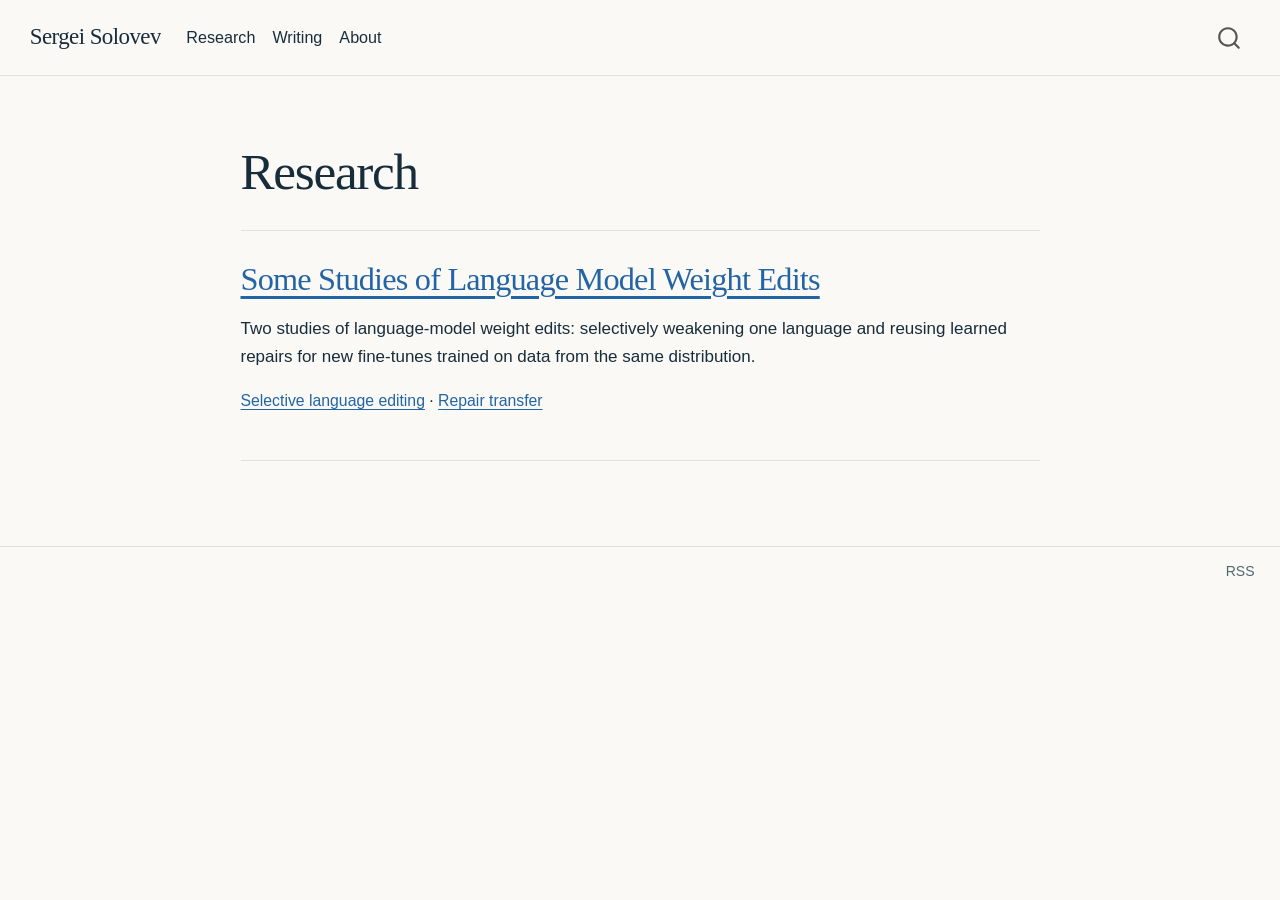
==== index.html @ dc04e5ed "Built site for gh-pages" ====
<!DOCTYPE html>
<html xmlns="http://www.w3.org/1999/xhtml" lang="en" xml:lang="en"><head>

<meta charset="utf-8">
<meta name="generator" content="quarto-1.10.19">

<meta name="viewport" content="width=device-width, initial-scale=1.0, user-scalable=yes">

<meta name="description" content="Research and writing by Sergei Solovev.">

<title>Research – Sergei Solovev</title>
<style>
/* Default styles provided by pandoc.
** See https://pandoc.org/MANUAL.html#variables-for-html for config info.
*/
span.smallcaps{font-variant: small-caps;}
div.columns{display: flex; gap: 1.5em;}
div.column{flex: auto;}
@media screen {
div.columns{gap: min(4vw, 1.5em);}
div.column{overflow-x: auto;}
}
div.hanging-indent{margin-left: 1.5em; text-indent: -1.5em;}
ul.task-list{list-style: none;}
ul.task-list li input[type="checkbox"] {
  width: 0.8em;
  margin: 0 0.8em 0.2em -1em; /* quarto-specific, see https://github.com/quarto-dev/quarto-cli/issues/4556 */ 
  vertical-align: middle;
}
.display.math{display: block; text-align: center; margin: 0.5rem auto;}
</style>


<script src="site_libs/quarto-nav/quarto-nav.js"></script>
<script src="site_libs/quarto-nav/headroom.min.js"></script>
<script src="site_libs/clipboard/clipboard.min.js"></script>
<script src="site_libs/quarto-search/autocomplete.umd.js"></script>
<script src="site_libs/quarto-search/fuse.min.js"></script>
<script src="site_libs/quarto-search/quarto-search.js"></script>
<meta name="quarto:offset" content="./">
<link href="./favicon.svg" rel="icon" type="image/svg+xml">
<script src="site_libs/quarto-listing/list.min.js"></script>
<script src="site_libs/quarto-listing/quarto-listing.js"></script>
<script src="site_libs/quarto-html/quarto.js" type="module"></script>
<script src="site_libs/quarto-html/tabsets/tabsets.js" type="module"></script>
<script src="site_libs/quarto-html/popper.min.js"></script>
<script src="site_libs/quarto-html/tippy.umd.min.js"></script>
<script src="site_libs/quarto-html/anchor.min.js"></script>
<link href="site_libs/quarto-html/tippy.css" rel="stylesheet">
<link href="site_libs/quarto-html/quarto-syntax-highlighting-bf27225e3a48a9273f3daa8f8e829971.css" rel="stylesheet" id="quarto-text-highlighting-styles">
<script src="site_libs/bootstrap/bootstrap.min.js"></script>
<link href="site_libs/bootstrap/bootstrap-icons.css" rel="stylesheet">
<link href="site_libs/bootstrap/bootstrap-445b8638c3d06994fee0907d791121c4.min.css" rel="stylesheet" append-hash="true" id="quarto-bootstrap" data-mode="light">
<script id="quarto-search-options" type="application/json">{
  "location": "navbar",
  "copy-button": false,
  "collapse-after": 3,
  "panel-placement": "end",
  "type": "overlay",
  "limit": 50,
  "keyboard-shortcut": [
    "f",
    "/",
    "s"
  ],
  "show-item-context": false,
  "language": {
    "search-no-results-text": "No results",
    "search-matching-documents-text": "matching documents",
    "search-copy-link-title": "Copy link to search",
    "search-hide-matches-text": "Hide additional matches",
    "search-more-match-text": "more match in this document",
    "search-more-matches-text": "more matches in this document",
    "search-clear-button-title": "Clear",
    "search-text-placeholder": "",
    "search-detached-cancel-button-title": "Cancel",
    "search-submit-button-title": "Submit",
    "search-label": "Search"
  }
}</script>
<script>

  window.document.addEventListener("DOMContentLoaded", function (_event) {
    const listingTargetEl = window.document.querySelector('#listing-recent-writing .list');
    if (!listingTargetEl) {
      // No listing discovered, do not attach.
      return; 
    }

    const options = {
      valueNames: [{ data: ['index'] },{ data: ['categories'] }],
      
      searchColumns: [],
    };

    window['quarto-listings'] = window['quarto-listings'] || {};
    window['quarto-listings']['listing-recent-writing'] = new List('listing-recent-writing', options);

    if (window['quarto-listing-loaded']) {
      window['quarto-listing-loaded']();
    }
  });

  window.addEventListener('hashchange',() => {
    if (window['quarto-listing-loaded']) {
      window['quarto-listing-loaded']();
    }
  })
  </script>


<link rel="stylesheet" href="styles.css">
<meta property="og:title" content="Research – Sergei Solovev">
<meta property="og:description" content="Research and writing by Sergei Solovev.">
<meta property="og:image" content="https://sergeisoly.github.io/social-card.png">
<meta property="og:site_name" content="Sergei Solovev">
<meta property="og:image:height" content="630">
<meta property="og:image:width" content="1200">
<meta name="twitter:title" content="Research – Sergei Solovev">
<meta name="twitter:description" content="Research and writing by Sergei Solovev.">
<meta name="twitter:image" content="https://sergeisoly.github.io/social-card.png">
<meta name="twitter:image-height" content="630">
<meta name="twitter:image-width" content="1200">
<meta name="twitter:card" content="summary_large_image">
</head>

<body class="nav-fixed personal-home personal-page fullcontent quarto-light">

<div id="quarto-search-results"></div>
  <header id="quarto-header" class="headroom fixed-top">
    <nav class="navbar navbar-expand-sm " data-bs-theme="dark">
      <div class="navbar-container container-fluid">
      <div class="navbar-brand-container mx-auto">
    <a class="navbar-brand" href="./index.html">
    <span class="navbar-title">Sergei Solovev</span>
    </a>
  </div>
            <div id="quarto-search" class="" title="Search"></div>
          <button class="navbar-toggler" type="button" data-bs-toggle="collapse" data-bs-target="#navbarCollapse" aria-controls="navbarCollapse" role="menu" aria-expanded="false" aria-label="Toggle navigation" onclick="if (window.quartoToggleHeadroom) { window.quartoToggleHeadroom(); }">
  <span class="navbar-toggler-icon"></span>
</button>
          <div class="collapse navbar-collapse" id="navbarCollapse">
            <ul class="navbar-nav navbar-nav-scroll me-auto">
  <li class="nav-item">
    <a class="nav-link" href="./research.html"> 
<span class="menu-text">Research</span></a>
  </li>  
  <li class="nav-item">
    <a class="nav-link" href="./writing.html"> 
<span class="menu-text">Writing</span></a>
  </li>  
  <li class="nav-item">
    <a class="nav-link" href="./about.html"> 
<span class="menu-text">About</span></a>
  </li>  
</ul>
          </div> <!-- /navcollapse -->
            <div class="quarto-navbar-tools">
</div>
      </div> <!-- /container-fluid -->
    </nav>
</header>
<!-- content -->
<div id="quarto-content" class="quarto-container page-columns page-rows-contents page-layout-article page-navbar">
<!-- sidebar -->
<!-- margin-sidebar -->
    
<!-- main -->
<main class="content" id="quarto-document-content">

<header id="title-block-header" class="quarto-title-block default">
<div class="quarto-title">
<h1 class="title">Research</h1>
</div>

<div>
  <div class="description">
    Research and writing by Sergei Solovev.
  </div>
</div>


<div class="quarto-title-meta">

    
  
    
  </div>
  


</header>


<section id="some-studies-of-language-model-weight-edits" class="level2 featured-work">
<h2 class="anchored" data-anchor-id="some-studies-of-language-model-weight-edits"><a href="./interesearch/">Some Studies of Language Model Weight Edits</a></h2>
<p>Two studies of language-model weight edits: selectively weakening one language and reusing learned repairs for new fine-tunes trained on data from the same distribution.</p>
<div class="study-links">
<p><a href="./interesearch/selective-editing/explainer.html">Selective language editing</a> · <a href="./interesearch/repair-transfer/explainer.html">Repair transfer</a></p>
</div>
</section>
<div id="listing-recent-writing" class="quarto-listing quarto-listing-container-custom">

<div class="listing-no-matching d-none">No matching items</div>
</div>




</main> <!-- /main -->
<script id="quarto-html-after-body" type="application/javascript">
  window.document.addEventListener("DOMContentLoaded", function (event) {
    const icon = "";
    const anchorJS = new window.AnchorJS();
    anchorJS.options = {
      placement: 'right',
      icon: icon
    };
    anchorJS.add('.anchored');
    const isCodeAnnotation = (el) => {
      for (const clz of el.classList) {
        if (clz.startsWith('code-annotation-')) {                     
          return true;
        }
      }
      return false;
    }
    const onCopySuccess = function(e) {
      // button target
      const button = e.trigger;
      // don't keep focus
      button.blur();
      // flash "checked"
      button.classList.add('code-copy-button-checked');
      var currentTitle = button.getAttribute("title");
      button.setAttribute("title", "Copied!");
      let tooltip;
      if (window.bootstrap) {
        button.setAttribute("data-bs-toggle", "tooltip");
        button.setAttribute("data-bs-placement", "left");
        button.setAttribute("data-bs-title", "Copied!");
        tooltip = new bootstrap.Tooltip(button, 
          { trigger: "manual", 
            customClass: "code-copy-button-tooltip",
            offset: [0, -8]});
        tooltip.show();    
      }
      setTimeout(function() {
        if (tooltip) {
          tooltip.hide();
          button.removeAttribute("data-bs-title");
          button.removeAttribute("data-bs-toggle");
          button.removeAttribute("data-bs-placement");
        }
        button.setAttribute("title", currentTitle);
        button.classList.remove('code-copy-button-checked');
      }, 1000);
      // clear code selection
      e.clearSelection();
    }
    const getTextToCopy = function(trigger) {
      const outerScaffold = trigger.parentElement.cloneNode(true);
      const codeEl = outerScaffold.querySelector('code');
      for (const childEl of codeEl.children) {
        if (isCodeAnnotation(childEl)) {
          childEl.remove();
        }
      }
      return codeEl.innerText;
    }
    const clipboard = new window.ClipboardJS('.code-copy-button:not([data-in-quarto-modal])', {
      text: getTextToCopy
    });
    clipboard.on('success', onCopySuccess);
    if (window.document.getElementById('quarto-embedded-source-code-modal')) {
      const clipboardModal = new window.ClipboardJS('.code-copy-button[data-in-quarto-modal]', {
        text: getTextToCopy,
        container: window.document.getElementById('quarto-embedded-source-code-modal')
      });
      clipboardModal.on('success', onCopySuccess);
    }
      var localhostRegex = new RegExp(/^(?:http|https):\/\/localhost\:?[0-9]*\//);
      var mailtoRegex = new RegExp(/^mailto:/);
        var filterRegex = new RegExp("https:\/\/sergeisoly\.github\.io\/");
      var isInternal = (href) => {
          return filterRegex.test(href) || localhostRegex.test(href) || mailtoRegex.test(href);
      }
      // Inspect non-navigation links and adorn them if external
     var links = window.document.querySelectorAll('a[href]:not(.nav-link):not(.navbar-brand):not(.toc-action):not(.sidebar-link):not(.sidebar-item-toggle):not(.pagination-link):not(.no-external):not([aria-hidden]):not(.dropdown-item):not(.quarto-navigation-tool):not(.about-link)');
      for (var i=0; i<links.length; i++) {
        const link = links[i];
        if (!isInternal(link.href)) {
          // undo the damage that might have been done by quarto-nav.js in the case of
          // links that we want to consider external
          if (link.dataset.originalHref !== undefined) {
            link.href = link.dataset.originalHref;
          }
        }
      }
    function tippyHover(el, contentFn, onTriggerFn, onUntriggerFn) {
      const config = {
        allowHTML: true,
        maxWidth: 500,
        delay: 100,
        arrow: false,
        appendTo: function(el) {
            return el.parentElement;
        },
        interactive: true,
        interactiveBorder: 10,
        theme: 'quarto',
        placement: 'bottom-start',
      };
      if (contentFn) {
        config.content = contentFn;
      }
      if (onTriggerFn) {
        config.onTrigger = onTriggerFn;
      }
      if (onUntriggerFn) {
        config.onUntrigger = onUntriggerFn;
      }
      window.tippy(el, config); 
    }
    const noterefs = window.document.querySelectorAll('a[role="doc-noteref"]');
    for (var i=0; i<noterefs.length; i++) {
      const ref = noterefs[i];
      tippyHover(ref, function() {
        // use id or data attribute instead here
        let href = ref.getAttribute('data-footnote-href') || ref.getAttribute('href');
        try { href = new URL(href).hash; } catch {}
        const id = href.replace(/^#\/?/, "");
        const note = window.document.getElementById(id);
        if (note) {
          return note.innerHTML;
        } else {
          return "";
        }
      });
    }
    const xrefs = window.document.querySelectorAll('a.quarto-xref');
    const processXRef = (id, note) => {
      // Strip column container classes
      const stripColumnClz = (el) => {
        el.classList.remove("page-full", "page-columns");
        if (el.children) {
          for (const child of el.children) {
            stripColumnClz(child);
          }
        }
      }
      stripColumnClz(note)
      if (id === null || id.startsWith('sec-')) {
        // Special case sections, only their first couple elements
        const container = document.createElement("div");
        if (note.children && note.children.length > 2) {
          container.appendChild(note.children[0].cloneNode(true));
          for (let i = 1; i < note.children.length; i++) {
            const child = note.children[i];
            if (child.tagName === "P" && child.innerText === "") {
              continue;
            } else {
              container.appendChild(child.cloneNode(true));
              break;
            }
          }
          if (window.Quarto?.typesetMath) {
            window.Quarto.typesetMath(container);
          }
          return container.innerHTML
        } else {
          if (window.Quarto?.typesetMath) {
            window.Quarto.typesetMath(note);
          }
          return note.innerHTML;
        }
      } else {
        // Remove any anchor links if they are present
        const anchorLink = note.querySelector('a.anchorjs-link');
        if (anchorLink) {
          anchorLink.remove();
        }
        if (window.Quarto?.typesetMath) {
          window.Quarto.typesetMath(note);
        }
        if (note.classList.contains("callout")) {
          return note.outerHTML;
        } else {
          return note.innerHTML;
        }
      }
    }
    for (var i=0; i<xrefs.length; i++) {
      const xref = xrefs[i];
      tippyHover(xref, undefined, function(instance) {
        instance.disable();
        let url = xref.getAttribute('href');
        let hash = undefined; 
        if (url.startsWith('#')) {
          hash = url;
        } else {
          try { hash = new URL(url).hash; } catch {}
        }
        if (hash) {
          const id = hash.replace(/^#\/?/, "");
          const note = window.document.getElementById(id);
          if (note !== null) {
            try {
              const html = processXRef(id, note.cloneNode(true));
              instance.setContent(html);
            } finally {
              instance.enable();
              instance.show();
            }
          } else {
            // See if we can fetch this
            fetch(url.split('#')[0])
            .then(res => res.text())
            .then(html => {
              const parser = new DOMParser();
              const htmlDoc = parser.parseFromString(html, "text/html");
              const note = htmlDoc.getElementById(id);
              if (note !== null) {
                const html = processXRef(id, note);
                instance.setContent(html);
              } 
            }).finally(() => {
              instance.enable();
              instance.show();
            });
          }
        } else {
          // See if we can fetch a full url (with no hash to target)
          // This is a special case and we should probably do some content thinning / targeting
          fetch(url)
          .then(res => res.text())
          .then(html => {
            const parser = new DOMParser();
            const htmlDoc = parser.parseFromString(html, "text/html");
            const note = htmlDoc.querySelector('main.content');
            if (note !== null) {
              // This should only happen for chapter cross references
              // (since there is no id in the URL)
              // remove the first header
              if (note.children.length > 0 && note.children[0].tagName === "HEADER") {
                note.children[0].remove();
              }
              const html = processXRef(null, note);
              instance.setContent(html);
            } 
          }).finally(() => {
            instance.enable();
            instance.show();
          });
        }
      }, function(instance) {
      });
    }
        let selectedAnnoteEl;
        const selectorForAnnotation = ( cell, annotation) => {
          let cellAttr = 'data-code-cell="' + cell + '"';
          let lineAttr = 'data-code-annotation="' +  annotation + '"';
          const selector = 'span[' + cellAttr + '][' + lineAttr + ']';
          return selector;
        }
        const selectCodeLines = (annoteEl) => {
          const doc = window.document;
          const targetCell = annoteEl.getAttribute("data-target-cell");
          const targetAnnotation = annoteEl.getAttribute("data-target-annotation");
          const annoteSpan = window.document.querySelector(selectorForAnnotation(targetCell, targetAnnotation));
          const lines = annoteSpan.getAttribute("data-code-lines").split(",");
          const lineIds = lines.map((line) => {
            return targetCell + "-" + line;
          })
          let top = null;
          let height = null;
          let parent = null;
          if (lineIds.length > 0) {
              //compute the position of the single el (top and bottom and make a div)
              const el = window.document.getElementById(lineIds[0]);
              top = el.offsetTop;
              height = el.offsetHeight;
              parent = el.parentElement.parentElement;
            if (lineIds.length > 1) {
              const lastEl = window.document.getElementById(lineIds[lineIds.length - 1]);
              const bottom = lastEl.offsetTop + lastEl.offsetHeight;
              height = bottom - top;
            }
            if (top !== null && height !== null && parent !== null) {
              // cook up a div (if necessary) and position it 
              let div = window.document.getElementById("code-annotation-line-highlight");
              if (div === null) {
                div = window.document.createElement("div");
                div.setAttribute("id", "code-annotation-line-highlight");
                div.style.position = 'absolute';
                parent.appendChild(div);
              }
              div.style.top = top - 2 + "px";
              div.style.height = height + 4 + "px";
              div.style.left = 0;
              let gutterDiv = window.document.getElementById("code-annotation-line-highlight-gutter");
              if (gutterDiv === null) {
                gutterDiv = window.document.createElement("div");
                gutterDiv.setAttribute("id", "code-annotation-line-highlight-gutter");
                gutterDiv.style.position = 'absolute';
                const codeCell = window.document.getElementById(targetCell);
                const gutter = codeCell.querySelector('.code-annotation-gutter');
                gutter.appendChild(gutterDiv);
              }
              gutterDiv.style.top = top - 2 + "px";
              gutterDiv.style.height = height + 4 + "px";
            }
            selectedAnnoteEl = annoteEl;
          }
        };
        const unselectCodeLines = () => {
          const elementsIds = ["code-annotation-line-highlight", "code-annotation-line-highlight-gutter"];
          elementsIds.forEach((elId) => {
            const div = window.document.getElementById(elId);
            if (div) {
              div.remove();
            }
          });
          selectedAnnoteEl = undefined;
        };
          // Handle positioning of the toggle
      window.addEventListener(
        "resize",
        throttle(() => {
          elRect = undefined;
          if (selectedAnnoteEl) {
            selectCodeLines(selectedAnnoteEl);
          }
        }, 10)
      );
      function throttle(fn, ms) {
      let throttle = false;
      let timer;
        return (...args) => {
          if(!throttle) { // first call gets through
              fn.apply(this, args);
              throttle = true;
          } else { // all the others get throttled
              if(timer) clearTimeout(timer); // cancel #2
              timer = setTimeout(() => {
                fn.apply(this, args);
                timer = throttle = false;
              }, ms);
          }
        };
      }
        // Attach click handler to the DT
        const annoteDls = window.document.querySelectorAll('dt[data-target-cell]');
        for (const annoteDlNode of annoteDls) {
          annoteDlNode.addEventListener('click', (event) => {
            const clickedEl = event.target;
            if (clickedEl !== selectedAnnoteEl) {
              unselectCodeLines();
              const activeEl = window.document.querySelector('dt[data-target-cell].code-annotation-active');
              if (activeEl) {
                activeEl.classList.remove('code-annotation-active');
              }
              selectCodeLines(clickedEl);
              clickedEl.classList.add('code-annotation-active');
            } else {
              // Unselect the line
              unselectCodeLines();
              clickedEl.classList.remove('code-annotation-active');
            }
          });
        }
    const findCites = (el) => {
      const parentEl = el.parentElement;
      if (parentEl) {
        const cites = parentEl.dataset.cites;
        if (cites) {
          return {
            el,
            cites: cites.split(' ')
          };
        } else {
          return findCites(el.parentElement)
        }
      } else {
        return undefined;
      }
    };
    var bibliorefs = window.document.querySelectorAll('a[role="doc-biblioref"]');
    for (var i=0; i<bibliorefs.length; i++) {
      const ref = bibliorefs[i];
      const citeInfo = findCites(ref);
      if (citeInfo) {
        tippyHover(citeInfo.el, function() {
          var popup = window.document.createElement('div');
          citeInfo.cites.forEach(function(cite) {
            var citeDiv = window.document.createElement('div');
            citeDiv.classList.add('hanging-indent');
            citeDiv.classList.add('csl-entry');
            var biblioDiv = window.document.getElementById('ref-' + cite);
            if (biblioDiv) {
              citeDiv.innerHTML = biblioDiv.innerHTML;
            }
            popup.appendChild(citeDiv);
          });
          return popup.innerHTML;
        });
      }
    }
  });
  </script>
</div> <!-- /content -->
<footer class="footer">
  <div class="nav-footer">
    <div class="nav-footer-left">
      &nbsp;
    </div>   
    <div class="nav-footer-center">
      &nbsp;
    </div>
    <div class="nav-footer-right">
      <ul class="footer-items list-unstyled">
    <li class="nav-item">
    <a class="nav-link" href="./writing.xml">
<p>RSS</p>
</a>
  </li>  
</ul>
    </div>
  </div>
</footer>




</body></html>
---- site_libs/quarto-html/tippy.css ----
.tippy-box[data-animation=fade][data-state=hidden]{opacity:0}[data-tippy-root]{max-width:calc(100vw - 10px)}.tippy-box{position:relative;background-color:#333;color:#fff;border-radius:4px;font-size:14px;line-height:1.4;white-space:normal;outline:0;transition-property:transform,visibility,opacity}.tippy-box[data-placement^=top]>.tippy-arrow{bottom:0}.tippy-box[data-placement^=top]>.tippy-arrow:before{bottom:-7px;left:0;border-width:8px 8px 0;border-top-color:initial;transform-origin:center top}.tippy-box[data-placement^=bottom]>.tippy-arrow{top:0}.tippy-box[data-placement^=bottom]>.tippy-arrow:before{top:-7px;left:0;border-width:0 8px 8px;border-bottom-color:initial;transform-origin:center bottom}.tippy-box[data-placement^=left]>.tippy-arrow{right:0}.tippy-box[data-placement^=left]>.tippy-arrow:before{border-width:8px 0 8px 8px;border-left-color:initial;right:-7px;transform-origin:center left}.tippy-box[data-placement^=right]>.tippy-arrow{left:0}.tippy-box[data-placement^=right]>.tippy-arrow:before{left:-7px;border-width:8px 8px 8px 0;border-right-color:initial;transform-origin:center right}.tippy-box[data-inertia][data-state=visible]{transition-timing-function:cubic-bezier(.54,1.5,.38,1.11)}.tippy-arrow{width:16px;height:16px;color:#333}.tippy-arrow:before{content:"";position:absolute;border-color:transparent;border-style:solid}.tippy-content{position:relative;padding:5px 9px;z-index:1}
---- site_libs/quarto-html/quarto-syntax-highlighting-bf27225e3a48a9273f3daa8f8e829971.css ----
/* quarto syntax highlight colors */
:root {
  --quarto-hl-ot-color: #003B4F;
  --quarto-hl-at-color: #657422;
  --quarto-hl-ss-color: #20794D;
  --quarto-hl-an-color: #5E5E5E;
  --quarto-hl-fu-color: #4758AB;
  --quarto-hl-st-color: #20794D;
  --quarto-hl-cf-color: #003B4F;
  --quarto-hl-op-color: #5E5E5E;
  --quarto-hl-er-color: #AD0000;
  --quarto-hl-bn-color: #AD0000;
  --quarto-hl-al-color: #AD0000;
  --quarto-hl-va-color: #111111;
  --quarto-hl-bu-color: inherit;
  --quarto-hl-ex-color: inherit;
  --quarto-hl-pp-color: #AD0000;
  --quarto-hl-in-color: #5E5E5E;
  --quarto-hl-vs-color: #20794D;
  --quarto-hl-wa-color: #5E5E5E;
  --quarto-hl-do-color: #5E5E5E;
  --quarto-hl-im-color: #00769E;
  --quarto-hl-ch-color: #20794D;
  --quarto-hl-dt-color: #AD0000;
  --quarto-hl-fl-color: #AD0000;
  --quarto-hl-co-color: #5E5E5E;
  --quarto-hl-cv-color: #5E5E5E;
  --quarto-hl-cn-color: #8f5902;
  --quarto-hl-sc-color: #5E5E5E;
  --quarto-hl-dv-color: #AD0000;
  --quarto-hl-kw-color: #003B4F;
}

/* other quarto variables */
:root {
  --quarto-font-monospace: SFMono-Regular, Menlo, Monaco, Consolas, "Liberation Mono", "Courier New", monospace;
}

/* syntax highlight based on Pandoc's rules */
pre > code.sourceCode > span {
  color: #003B4F;
}

code.sourceCode > span {
  color: #003B4F;
}

div.sourceCode,
div.sourceCode pre.sourceCode {
  color: #003B4F;
}

/* Normal */
code span {
  color: #003B4F;
}

/* Alert */
code span.al {
  color: #AD0000;
  font-style: inherit;
}

/* Annotation */
code span.an {
  color: #5E5E5E;
  font-style: inherit;
}

/* Attribute */
code span.at {
  color: #657422;
  font-style: inherit;
}

/* BaseN */
code span.bn {
  color: #AD0000;
  font-style: inherit;
}

/* BuiltIn */
code span.bu {
  font-style: inherit;
}

/* ControlFlow */
code span.cf {
  color: #003B4F;
  font-weight: bold;
  font-style: inherit;
}

/* Char */
code span.ch {
  color: #20794D;
  font-style: inherit;
}

/* Constant */
code span.cn {
  color: #8f5902;
  font-style: inherit;
}

/* Comment */
code span.co {
  color: #5E5E5E;
  font-style: inherit;
}

/* CommentVar */
code span.cv {
  color: #5E5E5E;
  font-style: italic;
}

/* Documentation */
code span.do {
  color: #5E5E5E;
  font-style: italic;
}

/* DataType */
code span.dt {
  color: #AD0000;
  font-style: inherit;
}

/* DecVal */
code span.dv {
  color: #AD0000;
  font-style: inherit;
}

/* Error */
code span.er {
  color: #AD0000;
  font-style: inherit;
}

/* Extension */
code span.ex {
  font-style: inherit;
}

/* Float */
code span.fl {
  color: #AD0000;
  font-style: inherit;
}

/* Function */
code span.fu {
  color: #4758AB;
  font-style: inherit;
}

/* Import */
code span.im {
  color: #00769E;
  font-style: inherit;
}

/* Information */
code span.in {
  color: #5E5E5E;
  font-style: inherit;
}

/* Keyword */
code span.kw {
  color: #003B4F;
  font-weight: bold;
  font-style: inherit;
}

/* Operator */
code span.op {
  color: #5E5E5E;
  font-style: inherit;
}

/* Other */
code span.ot {
  color: #003B4F;
  font-style: inherit;
}

/* Preprocessor */
code span.pp {
  color: #AD0000;
  font-style: inherit;
}

/* SpecialChar */
code span.sc {
  color: #5E5E5E;
  font-style: inherit;
}

/* SpecialString */
code span.ss {
  color: #20794D;
  font-style: inherit;
}

/* String */
code span.st {
  color: #20794D;
  font-style: inherit;
}

/* Variable */
code span.va {
  color: #111111;
  font-style: inherit;
}

/* VerbatimString */
code span.vs {
  color: #20794D;
  font-style: inherit;
}

/* Warning */
code span.wa {
  color: #5E5E5E;
  font-style: italic;
}

.prevent-inlining {
  content: "</";
}

/*# sourceMappingURL=8be38f48d34c45af72792cbd699585e7.css.map */
---- styles.css ----
/* Shared palette and typography with the research site; each repository builds independently. */
:root { --paper: #faf9f5; --ink: #182d3b; --muted: #526771; --rule: #dce2df; --accent: #2364a5; }
body { color: var(--ink); background: var(--paper); font: 17px/1.65 -apple-system, BlinkMacSystemFont, "Segoe UI", sans-serif; }
.navbar { background: var(--paper) !important; border-bottom: 1px solid var(--rule); padding: .85rem 0; }
.navbar .navbar-brand, .navbar .nav-link, .navbar .navbar-toggler, .navbar #quarto-search { color: var(--ink); }
.navbar-title { font: 500 1.35rem Georgia, serif; letter-spacing: -.025em; }
.navbar .nav-link { font-size: .95rem; }
h1, h2, h3 { font-family: Georgia, "Times New Roman", serif; font-weight: 500; letter-spacing: -.025em; line-height: 1.2; }
h1.title { font-size: clamp(2.15rem, 4vw, 3.3rem); }
h2 { font-size: 1.9rem; border: 0; padding: 0; margin-top: 3rem; }
h3 { font-size: 1.6rem; }
#quarto-content { max-width: 1120px; margin: auto; min-height: 0 !important; grid-template-rows: [content-top] auto [content-bottom] minmax(1.5rem, max-content) [page-bottom]; }
#title-block-header { margin-top: 2rem; margin-bottom: 1.6rem; }
main { padding-bottom: 1.5rem; }
main p { max-width: 46rem; }
a { color: var(--accent); text-underline-offset: .2em; }
a:hover { color: #143e68; }
a:focus-visible, button:focus-visible, input:focus-visible { outline: 3px solid #a46c17; outline-offset: 4px; }
.home-intro, .page-intro { max-width: 46rem; font-size: 1.2rem; line-height: 1.65; }
.home-intro .eyebrow, .eyebrow { font: 600 .74rem/1.5 -apple-system, BlinkMacSystemFont, "Segoe UI", sans-serif; letter-spacing: .09em; text-transform: uppercase; color: var(--muted); }
.home-intro .text-link { font-size: 1rem; }
.featured-work { border-top: 1px solid var(--rule); border-bottom: 1px solid var(--rule); padding: 1.7rem 0; }
.featured-work h2, .featured-work h3 { margin-top: .6rem; }
.primary-link { font-weight: 600; }
.study-links, .resource-links { margin-top: .8rem; font-size: .93rem; }
.section-link { display: inline-block; margin-top: .8rem; font-size: .95rem; }
.research-entry { border-top: 1px solid var(--rule); padding: 1.7rem 0; }
.research-entry h2 { font-size: 1.6rem; margin: 0 0 1.2rem; }
.research-entry h3 { margin-top: 0; }
.writing-entry { border-top: 1px solid var(--rule); padding: 1.5rem 0; }
.writing-entry h2, .writing-entry h3 { margin: .4rem 0 .8rem; }
.writing-entry h2 a, .writing-entry h3 a { color: var(--ink); text-decoration: none; }
.writing-entry h2 a:hover, .writing-entry h3 a:hover { text-decoration: underline; }
.entry-meta, .entry-topics, .writing-empty { color: var(--muted); font-size: .92rem; }
.entry-meta { margin-bottom: .4rem; }
.entry-topics { margin-bottom: 0; }
.writing-empty { border-top: 1px solid var(--rule); padding-top: 1.2rem; }
footer { border-top: 1px solid var(--rule); background: var(--paper); }
.nav-footer { background: var(--paper); }
.nav-footer a { color: var(--muted); }
@media (max-width: 767.98px) {
  body { font-size: 16px; }
  #title-block-header { margin-top: 1.5rem; }
  .home-intro, .page-intro { font-size: 1.12rem; }
  h2 { margin-top: 2.3rem; }
  main a { overflow-wrap: anywhere; }
}

/* Keep search/social descriptions in metadata without repeating the page introduction. */
.personal-page #title-block-header .description { display: none; }

.navbar .nav-link:focus-visible { outline: 3px solid #a46c17; outline-offset: 2px; box-shadow: none; }

/* Tables share the surrounding page background. */
main table { --bs-table-bg: transparent; --bs-table-color: var(--ink); background-color: transparent; }
main table > :not(caption) > * > * { background-color: transparent; }
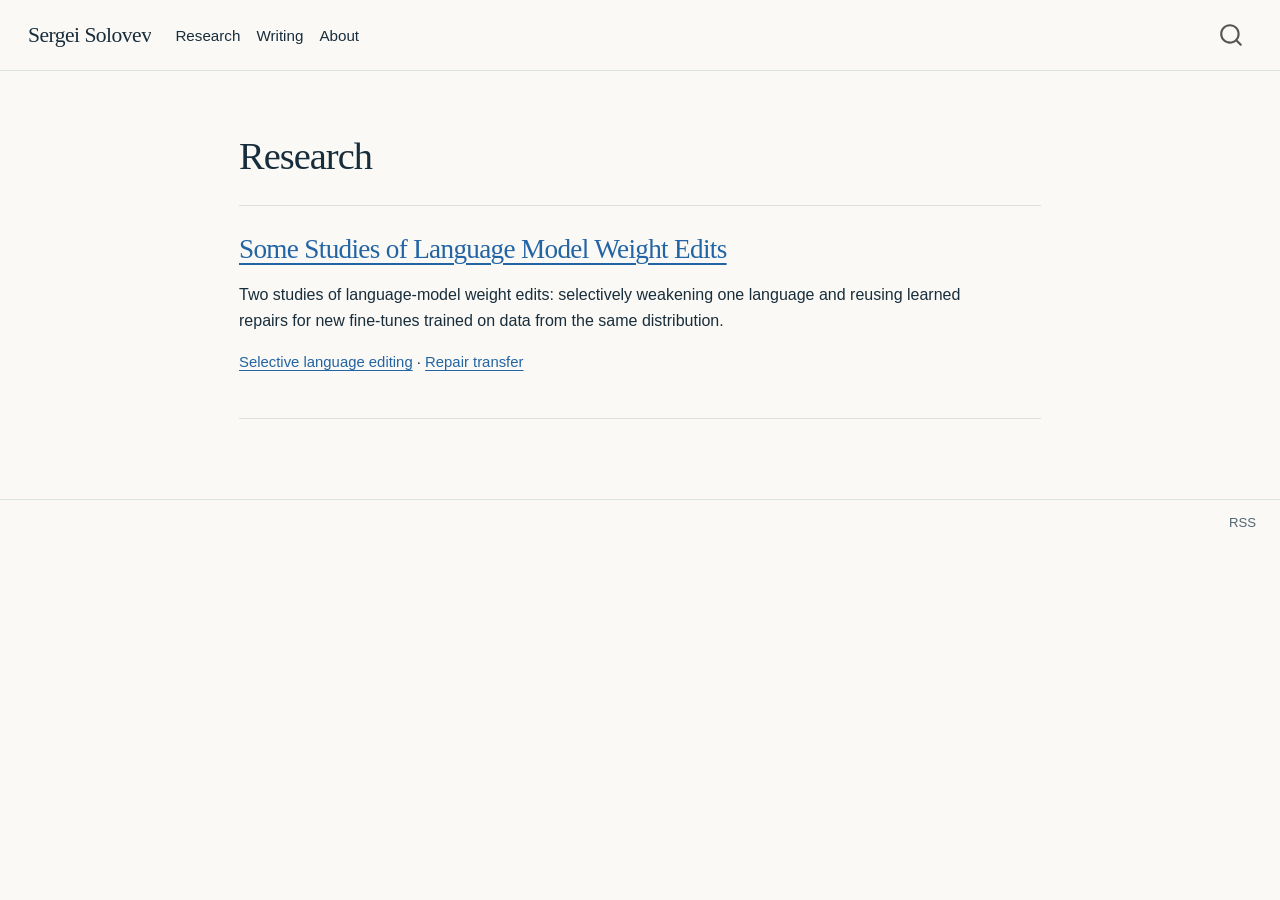
==== commit ae274b1e: "Built site for gh-pages" ====
--- a/index.html
+++ b/index.html
@@ -107,6 +107,7 @@
     }
   })
   </script>
+<script data-goatcounter="https://sergeisoly.goatcounter.com/count" async="" src="https://gc.zgo.at/count.js" data-external="1"></script>
 
 
 <link rel="stylesheet" href="styles.css">
--- a/styles.css
+++ b/styles.css
@@ -1,14 +1,14 @@
 /* Shared palette and typography with the research site; each repository builds independently. */
-:root { --paper: #faf9f5; --ink: #182d3b; --muted: #526771; --rule: #dce2df; --accent: #2364a5; }
-body { color: var(--ink); background: var(--paper); font: 17px/1.65 -apple-system, BlinkMacSystemFont, "Segoe UI", sans-serif; }
+:root { font-size: 100%; --paper: #faf9f5; --ink: #182d3b; --muted: #526771; --rule: #dce2df; --accent: #2364a5; }
+body { color: var(--ink); background: var(--paper); font: 1rem/1.65 -apple-system, BlinkMacSystemFont, "Segoe UI", sans-serif; }
 .navbar { background: var(--paper) !important; border-bottom: 1px solid var(--rule); padding: .85rem 0; }
 .navbar .navbar-brand, .navbar .nav-link, .navbar .navbar-toggler, .navbar #quarto-search { color: var(--ink); }
 .navbar-title { font: 500 1.35rem Georgia, serif; letter-spacing: -.025em; }
 .navbar .nav-link { font-size: .95rem; }
 h1, h2, h3 { font-family: Georgia, "Times New Roman", serif; font-weight: 500; letter-spacing: -.025em; line-height: 1.2; }
-h1.title { font-size: clamp(2.15rem, 4vw, 3.3rem); }
-h2 { font-size: 1.9rem; border: 0; padding: 0; margin-top: 3rem; }
-h3 { font-size: 1.6rem; }
+h1.title { font-size: clamp(1.9rem, 3vw, 2.7rem); }
+h2 { font-size: 1.7rem; border: 0; padding: 0; margin-top: 3rem; }
+h3 { font-size: 1.4rem; }
 #quarto-content { max-width: 1120px; margin: auto; min-height: 0 !important; grid-template-rows: [content-top] auto [content-bottom] minmax(1.5rem, max-content) [page-bottom]; }
 #title-block-header { margin-top: 2rem; margin-bottom: 1.6rem; }
 main { padding-bottom: 1.5rem; }
@@ -39,7 +39,6 @@
 .nav-footer { background: var(--paper); }
 .nav-footer a { color: var(--muted); }
 @media (max-width: 767.98px) {
-  body { font-size: 16px; }
   #title-block-header { margin-top: 1.5rem; }
   .home-intro, .page-intro { font-size: 1.12rem; }
   h2 { margin-top: 2.3rem; }
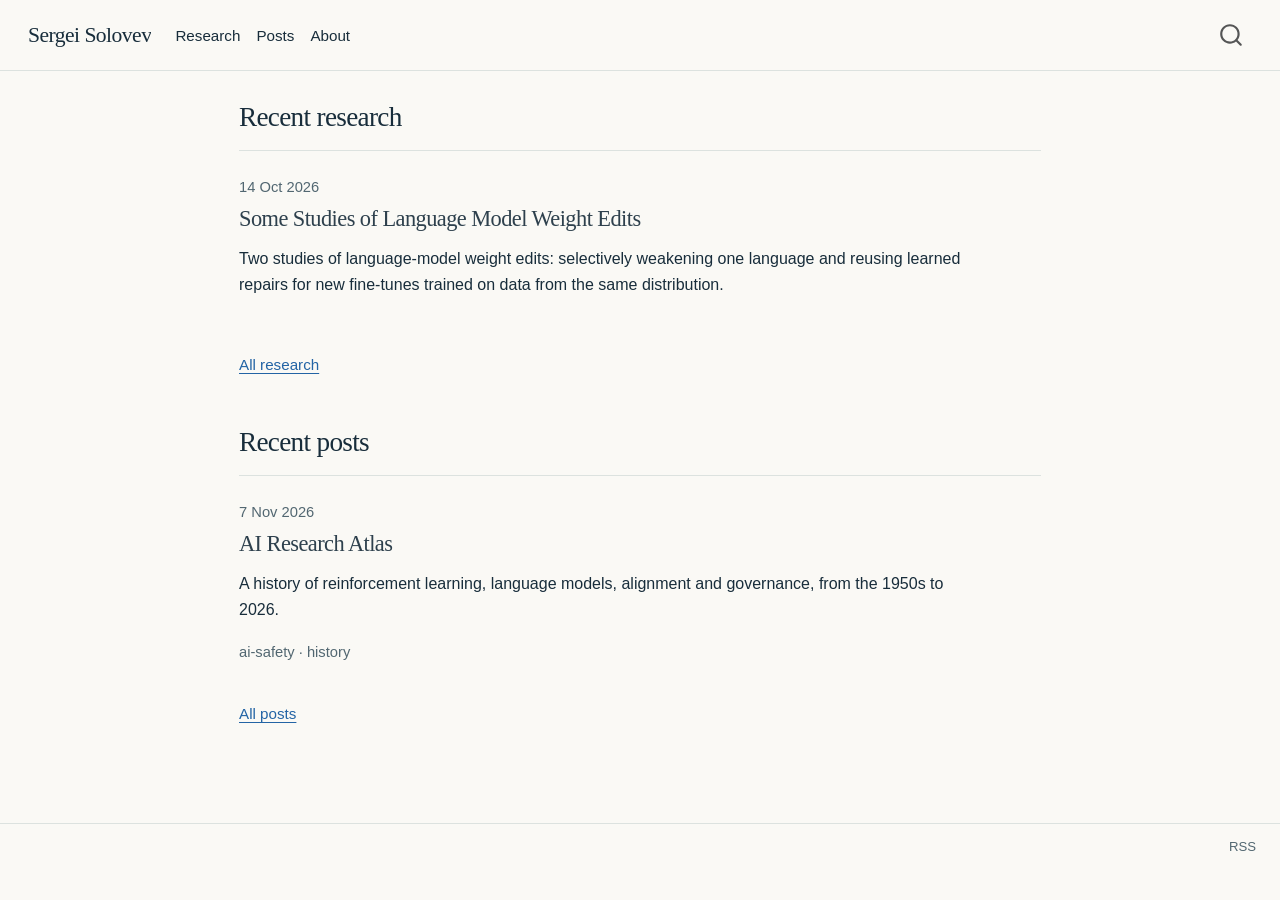
==== commit f5fb83ff: "Built site for gh-pages" ====
--- a/index.html
+++ b/index.html
@@ -8,7 +8,7 @@
 
 <meta name="description" content="Research and writing by Sergei Solovev.">
 
-<title>Research – Sergei Solovev</title>
+<title>Research and posts – Sergei Solovev</title>
 <style>
 /* Default styles provided by pandoc.
 ** See https://pandoc.org/MANUAL.html#variables-for-html for config info.
@@ -88,9 +88,9 @@
     }
 
     const options = {
-      valueNames: [{ data: ['index'] },{ data: ['categories'] }],
+      valueNames: ['listing-project','listing-website','listing-format','listing-execute','listing-engines','listing-language','listing-author','listing-toc','listing-freeze','listing-date-format','listing-title','listing-description','listing-date','listing-kind','listing-body-classes','listing-categories','listing-resources','listing-path','listing-outputHref','listing-date-modified','listing-filename','listing-file-modified','listing-reading-time','listing-word-count',{ data: ['index'] },{ data: ['categories'] },{ data: ['listing-date-sort'] },{ data: ['listing-date-modified-sort'] },{ data: ['listing-file-modified-sort'] },{ data: ['listing-reading-time-sort'] },{ data: ['listing-word-count-sort'] }],
       
-      searchColumns: [],
+      searchColumns: ["listing-project","listing-website","listing-format","listing-execute","listing-engines","listing-language","listing-author","listing-toc","listing-freeze","listing-date-format","listing-title","listing-description","listing-date","listing-kind","listing-body-classes","listing-categories","listing-resources","listing-path","listing-outputHref","listing-date-modified","listing-filename","listing-file-modified","listing-reading-time","listing-word-count"],
     };
 
     window['quarto-listings'] = window['quarto-listings'] || {};
@@ -111,13 +111,13 @@
 
 
 <link rel="stylesheet" href="styles.css">
-<meta property="og:title" content="Research – Sergei Solovev">
+<meta property="og:title" content="Research and posts – Sergei Solovev">
 <meta property="og:description" content="Research and writing by Sergei Solovev.">
 <meta property="og:image" content="https://sergeisoly.github.io/social-card.png">
 <meta property="og:site_name" content="Sergei Solovev">
 <meta property="og:image:height" content="630">
 <meta property="og:image:width" content="1200">
-<meta name="twitter:title" content="Research – Sergei Solovev">
+<meta name="twitter:title" content="Research and posts – Sergei Solovev">
 <meta name="twitter:description" content="Research and writing by Sergei Solovev.">
 <meta name="twitter:image" content="https://sergeisoly.github.io/social-card.png">
 <meta name="twitter:image-height" content="630">
@@ -147,8 +147,8 @@
 <span class="menu-text">Research</span></a>
   </li>  
   <li class="nav-item">
-    <a class="nav-link" href="./writing.html"> 
-<span class="menu-text">Writing</span></a>
+    <a class="nav-link" href="./posts.html"> 
+<span class="menu-text">Posts</span></a>
   </li>  
   <li class="nav-item">
     <a class="nav-link" href="./about.html"> 
@@ -171,7 +171,7 @@
 
 <header id="title-block-header" class="quarto-title-block default">
 <div class="quarto-title">
-<h1 class="title">Research</h1>
+<h1 class="title">Research and posts</h1>
 </div>
 
 <div>
@@ -193,20 +193,48 @@
 </header>
 
 
-<section id="some-studies-of-language-model-weight-edits" class="level2 featured-work">
-<h2 class="anchored" data-anchor-id="some-studies-of-language-model-weight-edits"><a href="./interesearch/">Some Studies of Language Model Weight Edits</a></h2>
+<section id="recent-research" class="level2">
+<h2 class="anchored" data-anchor-id="recent-research">Recent research</h2>
+<div class="writing-entry home-research-entry">
+<p class="entry-meta">
+<time datetime="2026-10-14">14 Oct 2026</time>
+</p>
+<section id="some-studies-of-language-model-weight-edits" class="level3">
+<h3 class="anchored" data-anchor-id="some-studies-of-language-model-weight-edits"><a href="./interesearch/">Some Studies of Language Model Weight Edits</a></h3>
 <p>Two studies of language-model weight edits: selectively weakening one language and reusing learned repairs for new fine-tunes trained on data from the same distribution.</p>
-<div class="study-links">
-<p><a href="./interesearch/selective-editing/explainer.html">Selective language editing</a> · <a href="./interesearch/repair-transfer/explainer.html">Repair transfer</a></p>
+</section>
 </div>
-</section>
+<p><a href="./research.html" class="section-link">All research</a></p>
 <div id="listing-recent-writing" class="quarto-listing quarto-listing-container-custom">
 
+<h2 class="anchored">Recent posts</h2>
+<div class="writing-entries list">
+
+<article class="writing-entry" data-categories="YWktc2FmZXR5JTJDaGlzdG9yeQ==">
+<p class="entry-meta"><span>7 Nov 2026</span></p>
+
+<h3 class="listing-title anchored"><a href="./posts/ai-research-atlas/index.html">AI Research Atlas</a></h3>
+<p>A history of reinforcement learning, language models, alignment and governance, from the 1950s to 2026.</p>
+<p class="entry-topics">ai-safety · history</p>
+</article>
+
+</div>
+<p><a class="section-link" href="./posts.html">All posts</a></p>
+
+<script>
+// Quarto applies nonempty category hashes; clear the filter when Back removes one.
+window.addEventListener("hashchange", () => {
+  if (!new URLSearchParams(location.hash.slice(1)).get("category")) {
+    Object.values(window["quarto-listings"] || {}).forEach(list => list.filter());
+  }
+});
+</script>
 <div class="listing-no-matching d-none">No matching items</div>
 </div>
 
 
 
+</section>
 
 </main> <!-- /main -->
 <script id="quarto-html-after-body" type="application/javascript">
@@ -621,7 +649,7 @@
     <div class="nav-footer-right">
       <ul class="footer-items list-unstyled">
     <li class="nav-item">
-    <a class="nav-link" href="./writing.xml">
+    <a class="nav-link" href="./posts.xml">
 <p>RSS</p>
 </a>
   </li>  
--- a/styles.css
+++ b/styles.css
@@ -48,6 +48,9 @@
 /* Keep search/social descriptions in metadata without repeating the page introduction. */
 .personal-page #title-block-header .description { display: none; }
 
+/* Home presents research and posts as peer sections; keep its page title accessible. */
+.personal-home #title-block-header { position: absolute; width: 1px; height: 1px; padding: 0; margin: -1px; overflow: hidden; clip-path: inset(50%); white-space: nowrap; border: 0; }
+
 .navbar .nav-link:focus-visible { outline: 3px solid #a46c17; outline-offset: 2px; box-shadow: none; }
 
 /* Tables share the surrounding page background. */
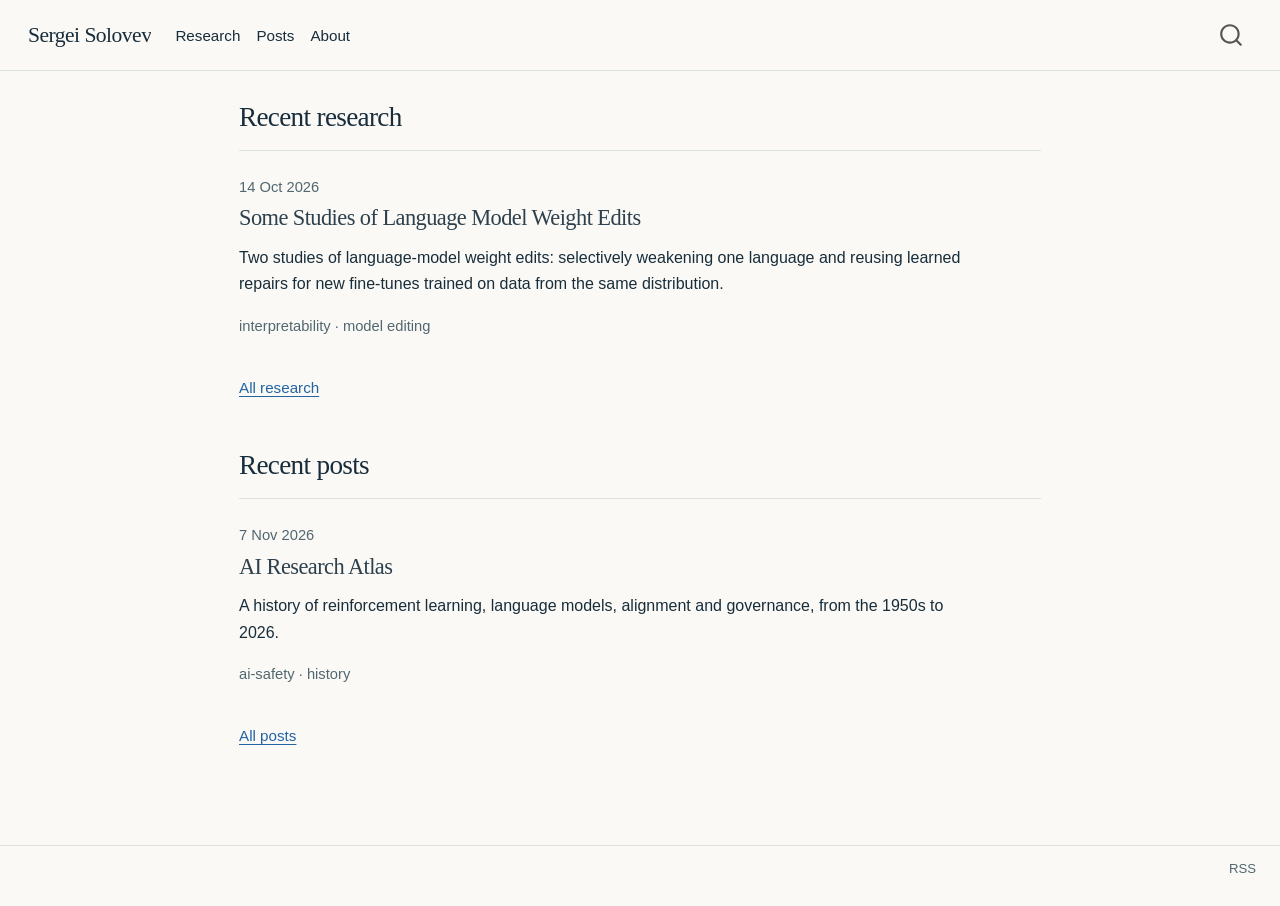
==== commit deadb8e4: "Built site for gh-pages" ====
--- a/index.html
+++ b/index.html
@@ -45,7 +45,6 @@
 <script src="site_libs/quarto-html/tabsets/tabsets.js" type="module"></script>
 <script src="site_libs/quarto-html/popper.min.js"></script>
 <script src="site_libs/quarto-html/tippy.umd.min.js"></script>
-<script src="site_libs/quarto-html/anchor.min.js"></script>
 <link href="site_libs/quarto-html/tippy.css" rel="stylesheet">
 <link href="site_libs/quarto-html/quarto-syntax-highlighting-bf27225e3a48a9273f3daa8f8e829971.css" rel="stylesheet" id="quarto-text-highlighting-styles">
 <script src="site_libs/bootstrap/bootstrap.min.js"></script>
@@ -88,9 +87,9 @@
     }
 
     const options = {
-      valueNames: ['listing-project','listing-website','listing-format','listing-execute','listing-engines','listing-language','listing-author','listing-toc','listing-freeze','listing-date-format','listing-title','listing-description','listing-date','listing-kind','listing-body-classes','listing-categories','listing-resources','listing-path','listing-outputHref','listing-date-modified','listing-filename','listing-file-modified','listing-reading-time','listing-word-count',{ data: ['index'] },{ data: ['categories'] },{ data: ['listing-date-sort'] },{ data: ['listing-date-modified-sort'] },{ data: ['listing-file-modified-sort'] },{ data: ['listing-reading-time-sort'] },{ data: ['listing-word-count-sort'] }],
+      valueNames: ['listing-project','listing-website','listing-format','listing-execute','listing-engines','listing-language','listing-author','listing-toc','listing-freeze','listing-date-format','listing-title','listing-description','listing-date','listing-image','listing-kind','listing-body-classes','listing-categories','listing-resources','listing-path','listing-outputHref','listing-date-modified','listing-filename','listing-file-modified','listing-reading-time','listing-word-count',{ data: ['index'] },{ data: ['categories'] },{ data: ['listing-date-sort'] },{ data: ['listing-date-modified-sort'] },{ data: ['listing-file-modified-sort'] },{ data: ['listing-reading-time-sort'] },{ data: ['listing-word-count-sort'] }],
       
-      searchColumns: ["listing-project","listing-website","listing-format","listing-execute","listing-engines","listing-language","listing-author","listing-toc","listing-freeze","listing-date-format","listing-title","listing-description","listing-date","listing-kind","listing-body-classes","listing-categories","listing-resources","listing-path","listing-outputHref","listing-date-modified","listing-filename","listing-file-modified","listing-reading-time","listing-word-count"],
+      searchColumns: ["listing-project","listing-website","listing-format","listing-execute","listing-engines","listing-language","listing-author","listing-toc","listing-freeze","listing-date-format","listing-title","listing-description","listing-date","listing-image","listing-kind","listing-body-classes","listing-categories","listing-resources","listing-path","listing-outputHref","listing-date-modified","listing-filename","listing-file-modified","listing-reading-time","listing-word-count"],
     };
 
     window['quarto-listings'] = window['quarto-listings'] || {};
@@ -194,26 +193,29 @@
 
 
 <section id="recent-research" class="level2">
-<h2 class="anchored" data-anchor-id="recent-research">Recent research</h2>
+<h2 data-anchor-id="recent-research">Recent research</h2>
 <div class="writing-entry home-research-entry">
 <p class="entry-meta">
 <time datetime="2026-10-14">14 Oct 2026</time>
 </p>
-<section id="some-studies-of-language-model-weight-edits" class="level3">
-<h3 class="anchored" data-anchor-id="some-studies-of-language-model-weight-edits"><a href="./interesearch/">Some Studies of Language Model Weight Edits</a></h3>
+<h3 class="listing-title">
+<a href="./interesearch/">Some Studies of Language Model Weight Edits</a>
+</h3>
 <p>Two studies of language-model weight edits: selectively weakening one language and reusing learned repairs for new fine-tunes trained on data from the same distribution.</p>
-</section>
+<p class="entry-topics">
+interpretability · model editing
+</p>
 </div>
 <p><a href="./research.html" class="section-link">All research</a></p>
 <div id="listing-recent-writing" class="quarto-listing quarto-listing-container-custom">
 
-<h2 class="anchored">Recent posts</h2>
+<h2>Recent posts</h2>
 <div class="writing-entries list">
 
 <article class="writing-entry" data-categories="YWktc2FmZXR5JTJDaGlzdG9yeQ==">
 <p class="entry-meta"><span>7 Nov 2026</span></p>
 
-<h3 class="listing-title anchored"><a href="./posts/ai-research-atlas/index.html">AI Research Atlas</a></h3>
+<h3 class="listing-title"><a href="./posts/ai-research-atlas/index.html">AI Research Atlas</a></h3>
 <p>A history of reinforcement learning, language models, alignment and governance, from the 1950s to 2026.</p>
 <p class="entry-topics">ai-safety · history</p>
 </article>
@@ -239,13 +241,6 @@
 </main> <!-- /main -->
 <script id="quarto-html-after-body" type="application/javascript">
   window.document.addEventListener("DOMContentLoaded", function (event) {
-    const icon = "";
-    const anchorJS = new window.AnchorJS();
-    anchorJS.options = {
-      placement: 'right',
-      icon: icon
-    };
-    anchorJS.add('.anchored');
     const isCodeAnnotation = (el) => {
       for (const clz of el.classList) {
         if (clz.startsWith('code-annotation-')) {                     
--- a/styles.css
+++ b/styles.css
@@ -24,9 +24,6 @@
 .primary-link { font-weight: 600; }
 .study-links, .resource-links { margin-top: .8rem; font-size: .93rem; }
 .section-link { display: inline-block; margin-top: .8rem; font-size: .95rem; }
-.research-entry { border-top: 1px solid var(--rule); padding: 1.7rem 0; }
-.research-entry h2 { font-size: 1.6rem; margin: 0 0 1.2rem; }
-.research-entry h3 { margin-top: 0; }
 .writing-entry { border-top: 1px solid var(--rule); padding: 1.5rem 0; }
 .writing-entry h2, .writing-entry h3 { margin: .4rem 0 .8rem; }
 .writing-entry h2 a, .writing-entry h3 a { color: var(--ink); text-decoration: none; }
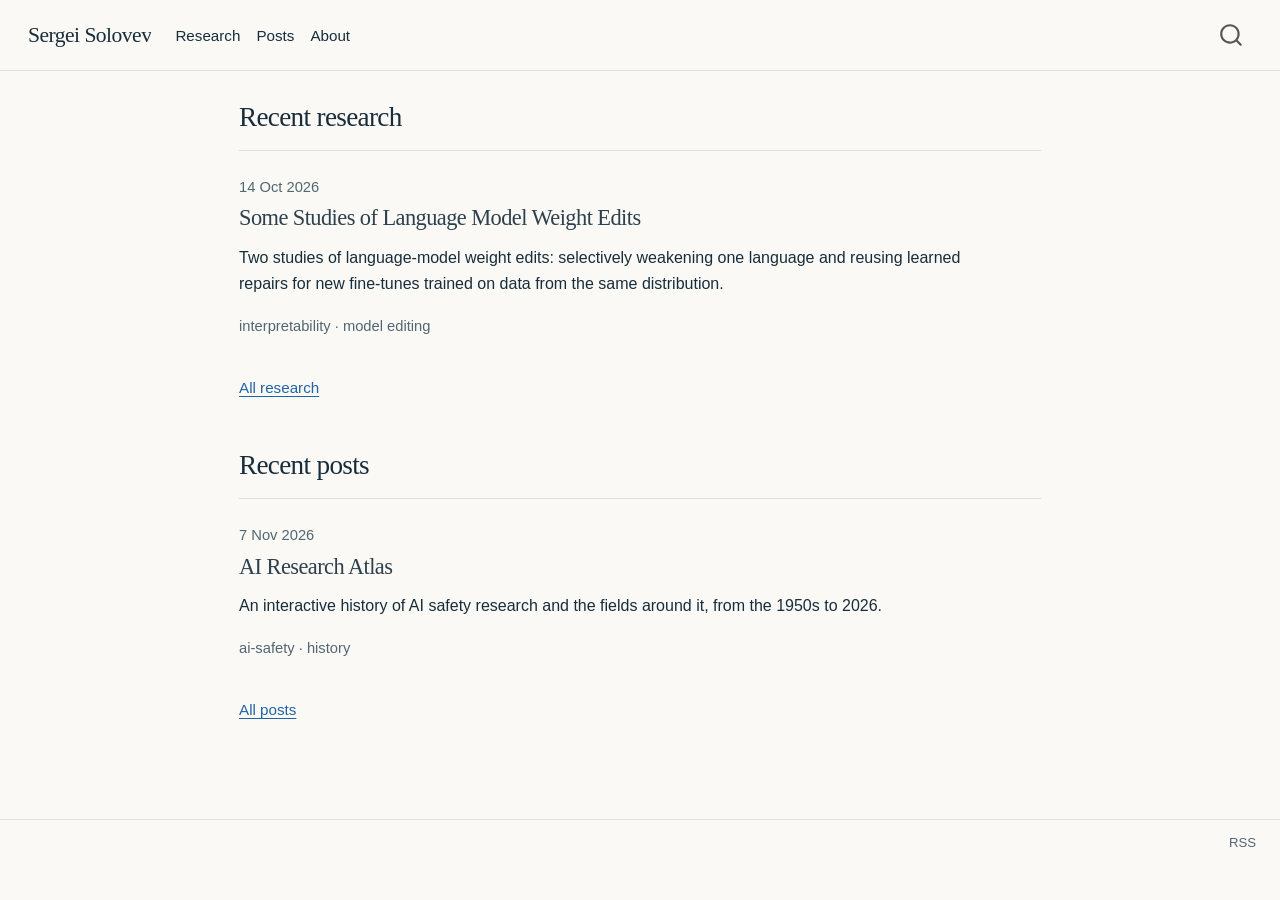
==== commit 3f371352: "Built site for gh-pages" ====
--- a/index.html
+++ b/index.html
@@ -216,7 +216,7 @@
 <p class="entry-meta"><span>7 Nov 2026</span></p>
 
 <h3 class="listing-title"><a href="./posts/ai-research-atlas/index.html">AI Research Atlas</a></h3>
-<p>A history of reinforcement learning, language models, alignment and governance, from the 1950s to 2026.</p>
+<p>An interactive history of AI safety research and the fields around it, from the 1950s to 2026.</p>
 <p class="entry-topics">ai-safety · history</p>
 </article>
 
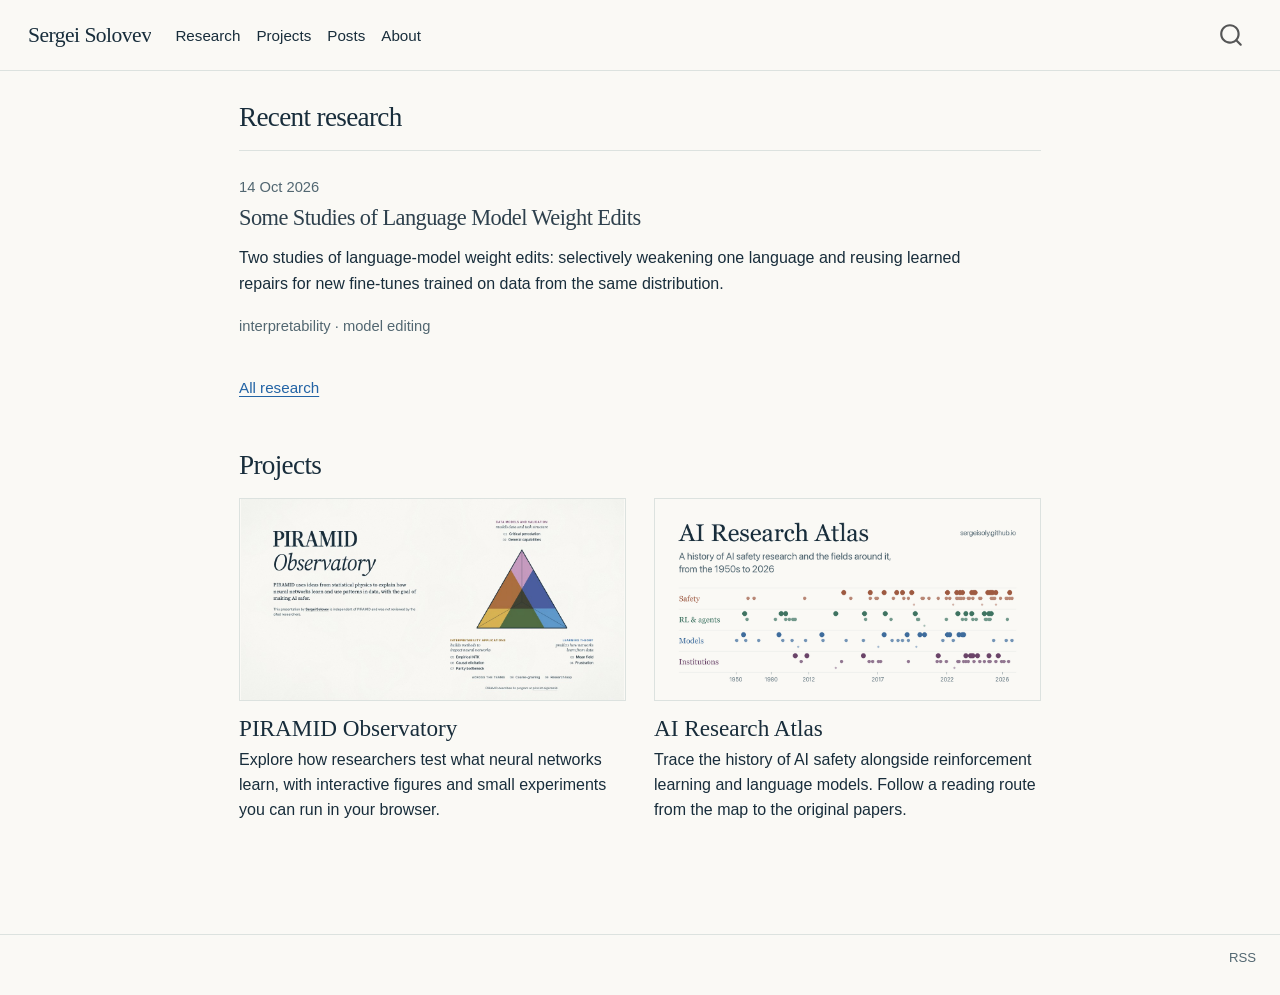
==== commit ca563b41: "Publish Projects, PIRAMID Observatory and Atlas" ====
--- a/index.html
+++ b/index.html
@@ -6,9 +6,9 @@
 
 <meta name="viewport" content="width=device-width, initial-scale=1.0, user-scalable=yes">
 
-<meta name="description" content="Research and writing by Sergei Solovev.">
-
-<title>Research and posts – Sergei Solovev</title>
+<meta name="description" content="Research, interactive projects, and writing by Sergei Solovev.">
+
+<title>Research, projects, and posts – Sergei Solovev</title>
 <style>
 /* Default styles provided by pandoc.
 ** See https://pandoc.org/MANUAL.html#variables-for-html for config info.
@@ -87,9 +87,9 @@
     }
 
     const options = {
-      valueNames: ['listing-project','listing-website','listing-format','listing-execute','listing-engines','listing-language','listing-author','listing-toc','listing-freeze','listing-date-format','listing-title','listing-description','listing-date','listing-image','listing-kind','listing-body-classes','listing-categories','listing-resources','listing-path','listing-outputHref','listing-date-modified','listing-filename','listing-file-modified','listing-reading-time','listing-word-count',{ data: ['index'] },{ data: ['categories'] },{ data: ['listing-date-sort'] },{ data: ['listing-date-modified-sort'] },{ data: ['listing-file-modified-sort'] },{ data: ['listing-reading-time-sort'] },{ data: ['listing-word-count-sort'] }],
+      valueNames: [{ data: ['index'] },{ data: ['categories'] }],
       
-      searchColumns: ["listing-project","listing-website","listing-format","listing-execute","listing-engines","listing-language","listing-author","listing-toc","listing-freeze","listing-date-format","listing-title","listing-description","listing-date","listing-image","listing-kind","listing-body-classes","listing-categories","listing-resources","listing-path","listing-outputHref","listing-date-modified","listing-filename","listing-file-modified","listing-reading-time","listing-word-count"],
+      searchColumns: [],
     };
 
     window['quarto-listings'] = window['quarto-listings'] || {};
@@ -110,17 +110,15 @@
 
 
 <link rel="stylesheet" href="styles.css">
-<meta property="og:title" content="Research and posts – Sergei Solovev">
-<meta property="og:description" content="Research and writing by Sergei Solovev.">
-<meta property="og:image" content="https://sergeisoly.github.io/social-card.png">
+<meta property="og:title" content="Research, projects, and posts – Sergei Solovev">
+<meta property="og:description" content="Research, interactive projects, and writing by Sergei Solovev.">
+<meta property="og:image" content="https://sergeisoly.github.io/piramid-observatory/social-card.jpg">
 <meta property="og:site_name" content="Sergei Solovev">
-<meta property="og:image:height" content="630">
-<meta property="og:image:width" content="1200">
-<meta name="twitter:title" content="Research and posts – Sergei Solovev">
-<meta name="twitter:description" content="Research and writing by Sergei Solovev.">
-<meta name="twitter:image" content="https://sergeisoly.github.io/social-card.png">
-<meta name="twitter:image-height" content="630">
-<meta name="twitter:image-width" content="1200">
+<meta property="og:image:alt" content="">
+<meta name="twitter:title" content="Research, projects, and posts – Sergei Solovev">
+<meta name="twitter:description" content="Research, interactive projects, and writing by Sergei Solovev.">
+<meta name="twitter:image" content="https://sergeisoly.github.io/piramid-observatory/social-card.jpg">
+<meta name="twitter:image:alt" content="">
 <meta name="twitter:card" content="summary_large_image">
 </head>
 
@@ -144,6 +142,10 @@
   <li class="nav-item">
     <a class="nav-link" href="./research.html"> 
 <span class="menu-text">Research</span></a>
+  </li>  
+  <li class="nav-item">
+    <a class="nav-link" href="./projects.html"> 
+<span class="menu-text">Projects</span></a>
   </li>  
   <li class="nav-item">
     <a class="nav-link" href="./posts.html"> 
@@ -170,12 +172,12 @@
 
 <header id="title-block-header" class="quarto-title-block default">
 <div class="quarto-title">
-<h1 class="title">Research and posts</h1>
+<h1 class="title">Research, projects, and posts</h1>
 </div>
 
 <div>
   <div class="description">
-    Research and writing by Sergei Solovev.
+    Research, interactive projects, and writing by Sergei Solovev.
   </div>
 </div>
 
@@ -207,21 +209,22 @@
 </p>
 </div>
 <p><a href="./research.html" class="section-link">All research</a></p>
+</section>
+<section id="projects" class="level2">
+<h2 data-anchor-id="projects">Projects</h2>
+<ul class="project-list">
+  <li><a href="./piramid-observatory/">
+    <img src="./piramid-observatory/social-card.jpg" alt="" width="1200" height="630">
+    <span class="project-name">PIRAMID Observatory</span>
+    <span class="project-description">Explore how researchers test what neural networks learn, with interactive figures and small experiments you can run in your browser.</span>
+  </a></li>
+  <li><a href="./projects/ai-research-atlas/">
+    <img src="./projects/ai-research-atlas/atlas-card.png" alt="" width="1200" height="630">
+    <span class="project-name">AI Research Atlas</span>
+    <span class="project-description">Trace the history of AI safety alongside reinforcement learning and language models. Follow a reading route from the map to the original papers.</span>
+  </a></li>
+</ul>
 <div id="listing-recent-writing" class="quarto-listing quarto-listing-container-custom">
-
-<h2>Recent posts</h2>
-<div class="writing-entries list">
-
-<article class="writing-entry" data-categories="YWktc2FmZXR5JTJDaGlzdG9yeQ==">
-<p class="entry-meta"><span>7 Nov 2026</span></p>
-
-<h3 class="listing-title"><a href="./posts/ai-research-atlas/index.html">AI Research Atlas</a></h3>
-<p>An interactive history of AI safety research and the fields around it, from the 1950s to 2026.</p>
-<p class="entry-topics">ai-safety · history</p>
-</article>
-
-</div>
-<p><a class="section-link" href="./posts.html">All posts</a></p>
 
 <script>
 // Quarto applies nonempty category hashes; clear the filter when Back removes one.
--- a/styles.css
+++ b/styles.css
@@ -45,7 +45,7 @@
 /* Keep search/social descriptions in metadata without repeating the page introduction. */
 .personal-page #title-block-header .description { display: none; }
 
-/* Home presents research and posts as peer sections; keep its page title accessible. */
+/* Keep the home page title accessible above its section headings. */
 .personal-home #title-block-header { position: absolute; width: 1px; height: 1px; padding: 0; margin: -1px; overflow: hidden; clip-path: inset(50%); white-space: nowrap; border: 0; }
 
 .navbar .nav-link:focus-visible { outline: 3px solid #a46c17; outline-offset: 2px; box-shadow: none; }
@@ -53,3 +53,25 @@
 /* Tables share the surrounding page background. */
 main table { --bs-table-bg: transparent; --bs-table-color: var(--ink); background-color: transparent; }
 main table > :not(caption) > * > * { background-color: transparent; }
+
+.project-list {
+  display: grid;
+  grid-template-columns: repeat(auto-fit, minmax(min(100%, 16rem), 1fr));
+  gap: 1.75rem;
+  padding: 0;
+  margin: 1rem 0 2rem;
+  list-style: none;
+}
+.project-list a { display: block; color: var(--ink); text-decoration: none; }
+.project-list img {
+  display: block;
+  width: 100%;
+  height: auto;
+  aspect-ratio: 1200 / 630;
+  object-fit: contain;
+  background: var(--paper);
+  border: 1px solid var(--rule);
+}
+.project-name { display: block; margin: .85rem 0 .35rem; font: 500 1.45rem/1.2 Georgia, serif; }
+.project-description { display: block; line-height: 1.55; }
+.project-list a:hover .project-name, .project-list a:focus-visible .project-name { color: var(--accent); text-decoration: underline; }
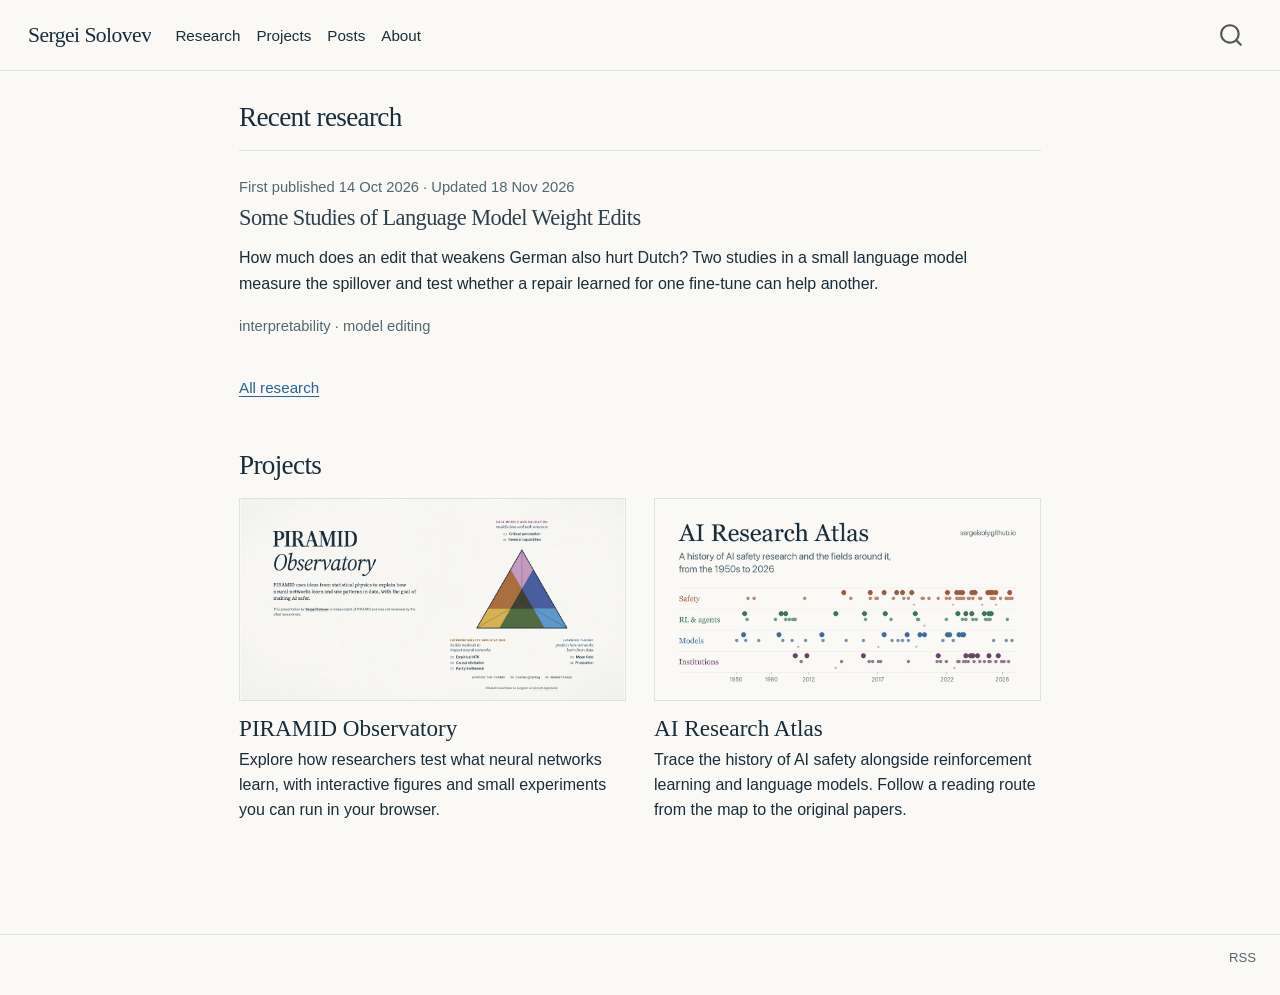
==== commit 7e6d1331: "Publish revised weight-editing research listings" ====
--- a/index.html
+++ b/index.html
@@ -198,12 +198,12 @@
 <h2 data-anchor-id="recent-research">Recent research</h2>
 <div class="writing-entry home-research-entry">
 <p class="entry-meta">
-<time datetime="2026-10-14">14 Oct 2026</time>
+First published <time datetime="2026-10-14">14 Oct 2026</time> · Updated <time datetime="2026-11-18">18 Nov 2026</time>
 </p>
 <h3 class="listing-title">
 <a href="./interesearch/">Some Studies of Language Model Weight Edits</a>
 </h3>
-<p>Two studies of language-model weight edits: selectively weakening one language and reusing learned repairs for new fine-tunes trained on data from the same distribution.</p>
+<p>How much does an edit that weakens German also hurt Dutch? Two studies in a small language model measure the spillover and test whether a repair learned for one fine-tune can help another.</p>
 <p class="entry-topics">
 interpretability · model editing
 </p>
